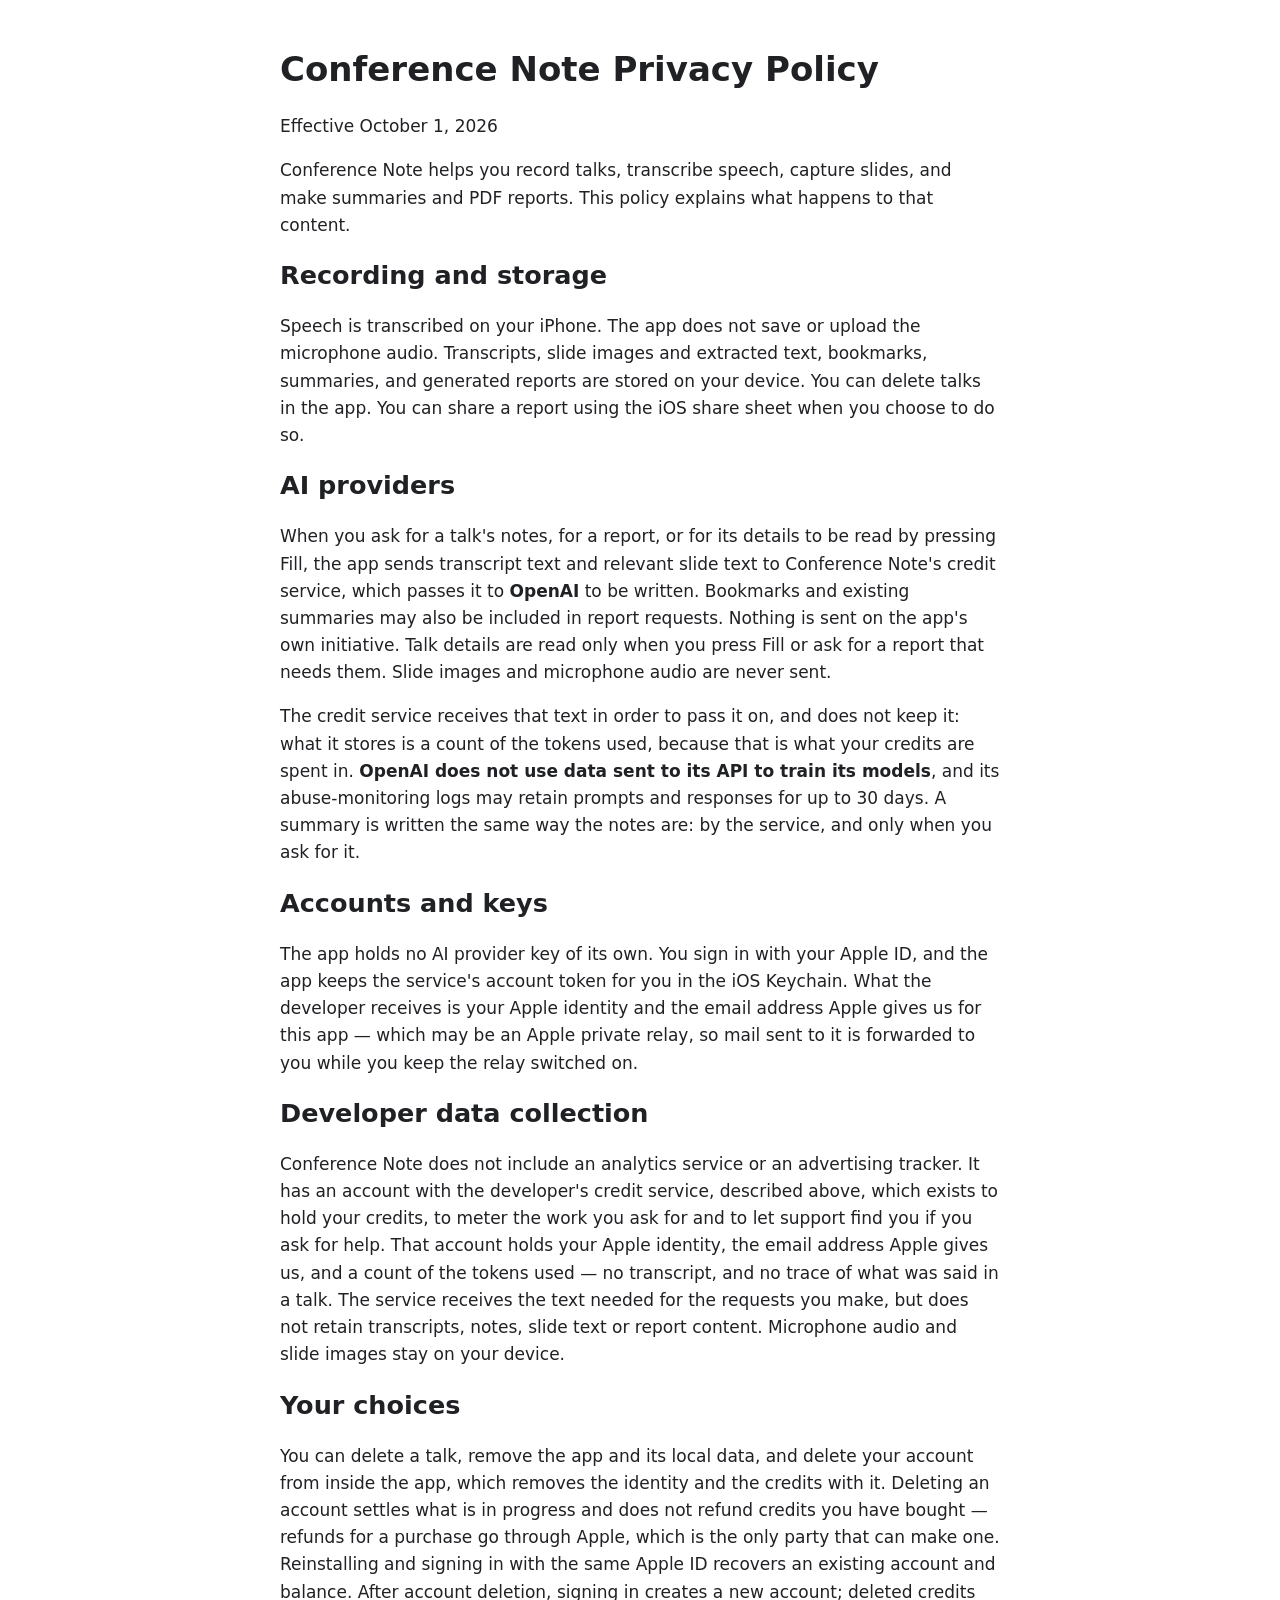
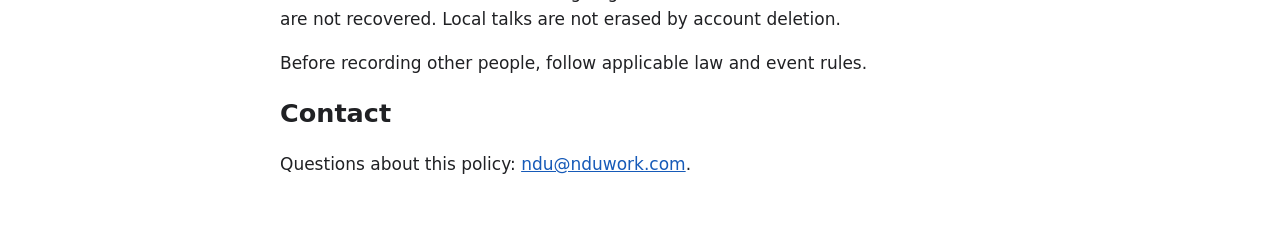
==== privacy.html @ 9de31e77 "Landing page, App Store metadata and screenshot frames Co-Authored-By: Pi <noreply@pi.dev>" ====
<!doctype html>
<html lang="en">
<head>
  <meta charset="utf-8">
  <meta name="viewport" content="width=device-width, initial-scale=1">
  <title>Conference Note Privacy Policy</title>
  <style>body{font:17px/1.6 system-ui,sans-serif;max-width:720px;margin:48px auto;padding:0 20px;color:#202124}h1,h2{line-height:1.25}a{color:#165ab8}</style>
</head>
<body>
  <h1>Conference Note Privacy Policy</h1>
  <p>Effective October 1, 2026</p>
  <p>Conference Note helps you record talks, transcribe speech, capture slides, and make summaries and PDF reports. This policy explains what happens to that content.</p>

  <h2>Recording and storage</h2>
  <p>Speech is transcribed on your iPhone. The app does not save or upload the microphone audio. Transcripts, slide images and extracted text, bookmarks, summaries, and generated reports are stored on your device. You can delete talks in the app. You can share a report using the iOS share sheet when you choose to do so.</p>

  <h2>AI providers</h2>
  <p>When you ask for a talk's notes, for a report, or for its details to be read by pressing Fill, the app sends transcript text and relevant slide text to Conference Note's credit service, which passes it to <strong>OpenAI</strong> to be written. Bookmarks and existing summaries may also be included in report requests. Nothing is sent on the app's own initiative. Talk details are read only when you press Fill or ask for a report that needs them. Slide images and microphone audio are never sent.</p>

  <p>The credit service receives that text in order to pass it on, and does not keep it: what it stores is a count of the tokens used, because that is what your credits are spent in. <strong>OpenAI does not use data sent to its API to train its models</strong>, and its abuse-monitoring logs may retain prompts and responses for up to 30 days. A summary is written the same way the notes are: by the service, and only when you ask for it.</p>

  <h2>Accounts and keys</h2>
  <p>The app holds no AI provider key of its own. You sign in with your Apple ID, and the app keeps the service's account token for you in the iOS Keychain. What the developer receives is your Apple identity and the email address Apple gives us for this app — which may be an Apple private relay, so mail sent to it is forwarded to you while you keep the relay switched on.</p>

  <h2>Developer data collection</h2>
  <p>Conference Note does not include an analytics service or an advertising tracker. It has an account with the developer's credit service, described above, which exists to hold your credits, to meter the work you ask for and to let support find you if you ask for help. That account holds your Apple identity, the email address Apple gives us, and a count of the tokens used — no transcript, and no trace of what was said in a talk. The service receives the text needed for the requests you make, but does not retain transcripts, notes, slide text or report content. Microphone audio and slide images stay on your device.</p>

  <h2>Your choices</h2>
  <p>You can delete a talk, remove the app and its local data, and delete your account from inside the app, which removes the identity and the credits with it. Deleting an account settles what is in progress and does not refund credits you have bought — refunds for a purchase go through Apple, which is the only party that can make one. Reinstalling and signing in with the same Apple ID recovers an existing account and balance. After account deletion, signing in creates a new account; deleted credits are not recovered. Local talks are not erased by account deletion.</p>

  <p>Before recording other people, follow applicable law and event rules.</p>

  <h2>Contact</h2>
  <p>Questions about this policy: <a href="mailto:ndu@nduwork.com">ndu@nduwork.com</a>.</p>
</body>
</html>
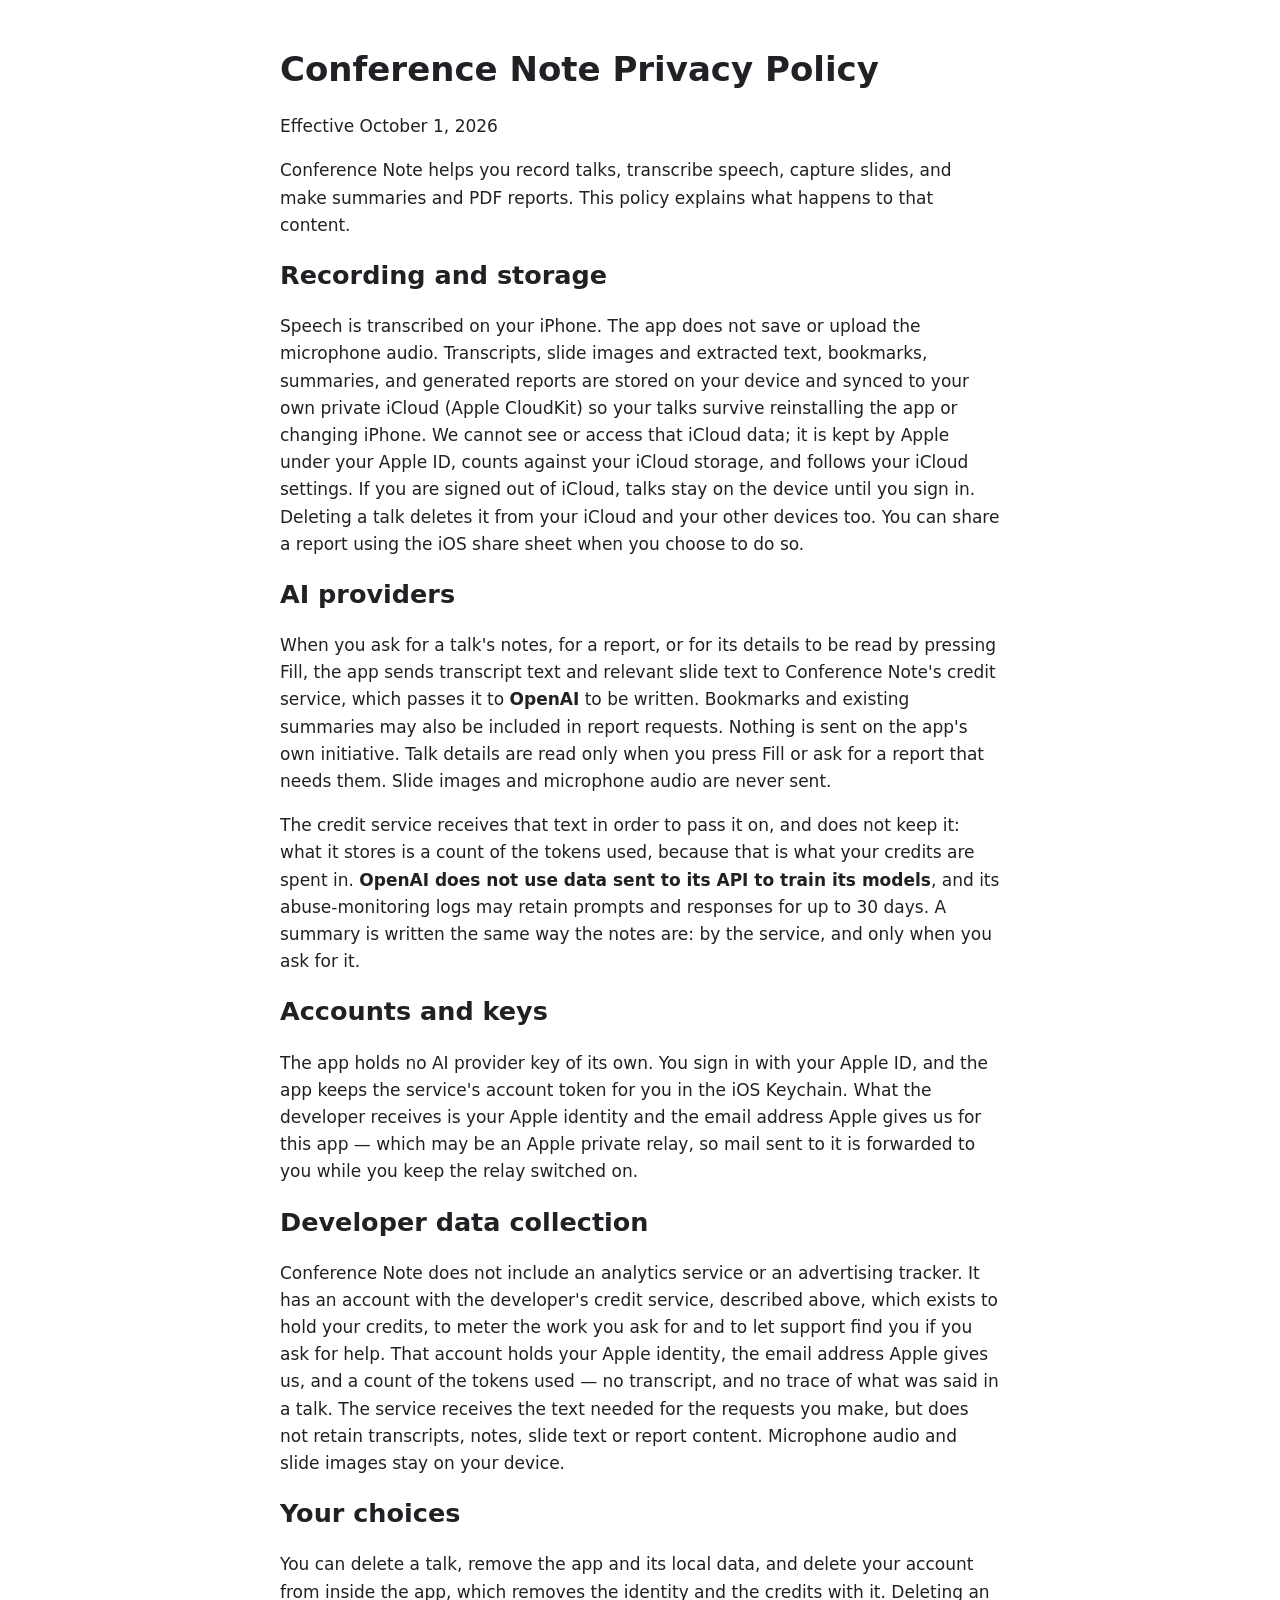
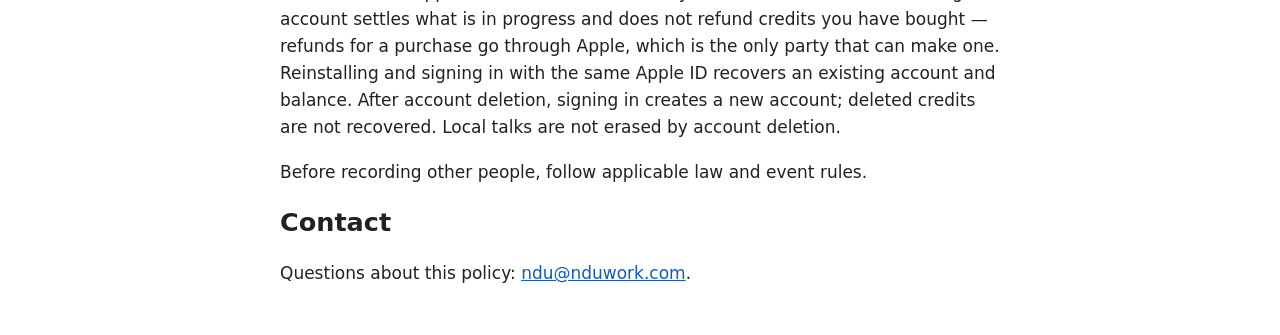
==== commit 52e3017a: "Privacy policy: talks sync to the user's private iCloud Co-Authored-By: Pi <noreply@pi.dev>" ====
--- a/privacy.html
+++ b/privacy.html
@@ -12,7 +12,7 @@
   <p>Conference Note helps you record talks, transcribe speech, capture slides, and make summaries and PDF reports. This policy explains what happens to that content.</p>
 
   <h2>Recording and storage</h2>
-  <p>Speech is transcribed on your iPhone. The app does not save or upload the microphone audio. Transcripts, slide images and extracted text, bookmarks, summaries, and generated reports are stored on your device. You can delete talks in the app. You can share a report using the iOS share sheet when you choose to do so.</p>
+  <p>Speech is transcribed on your iPhone. The app does not save or upload the microphone audio. Transcripts, slide images and extracted text, bookmarks, summaries, and generated reports are stored on your device and synced to your own private iCloud (Apple CloudKit) so your talks survive reinstalling the app or changing iPhone. We cannot see or access that iCloud data; it is kept by Apple under your Apple ID, counts against your iCloud storage, and follows your iCloud settings. If you are signed out of iCloud, talks stay on the device until you sign in. Deleting a talk deletes it from your iCloud and your other devices too. You can share a report using the iOS share sheet when you choose to do so.</p>
 
   <h2>AI providers</h2>
   <p>When you ask for a talk's notes, for a report, or for its details to be read by pressing Fill, the app sends transcript text and relevant slide text to Conference Note's credit service, which passes it to <strong>OpenAI</strong> to be written. Bookmarks and existing summaries may also be included in report requests. Nothing is sent on the app's own initiative. Talk details are read only when you press Fill or ask for a report that needs them. Slide images and microphone audio are never sent.</p>
